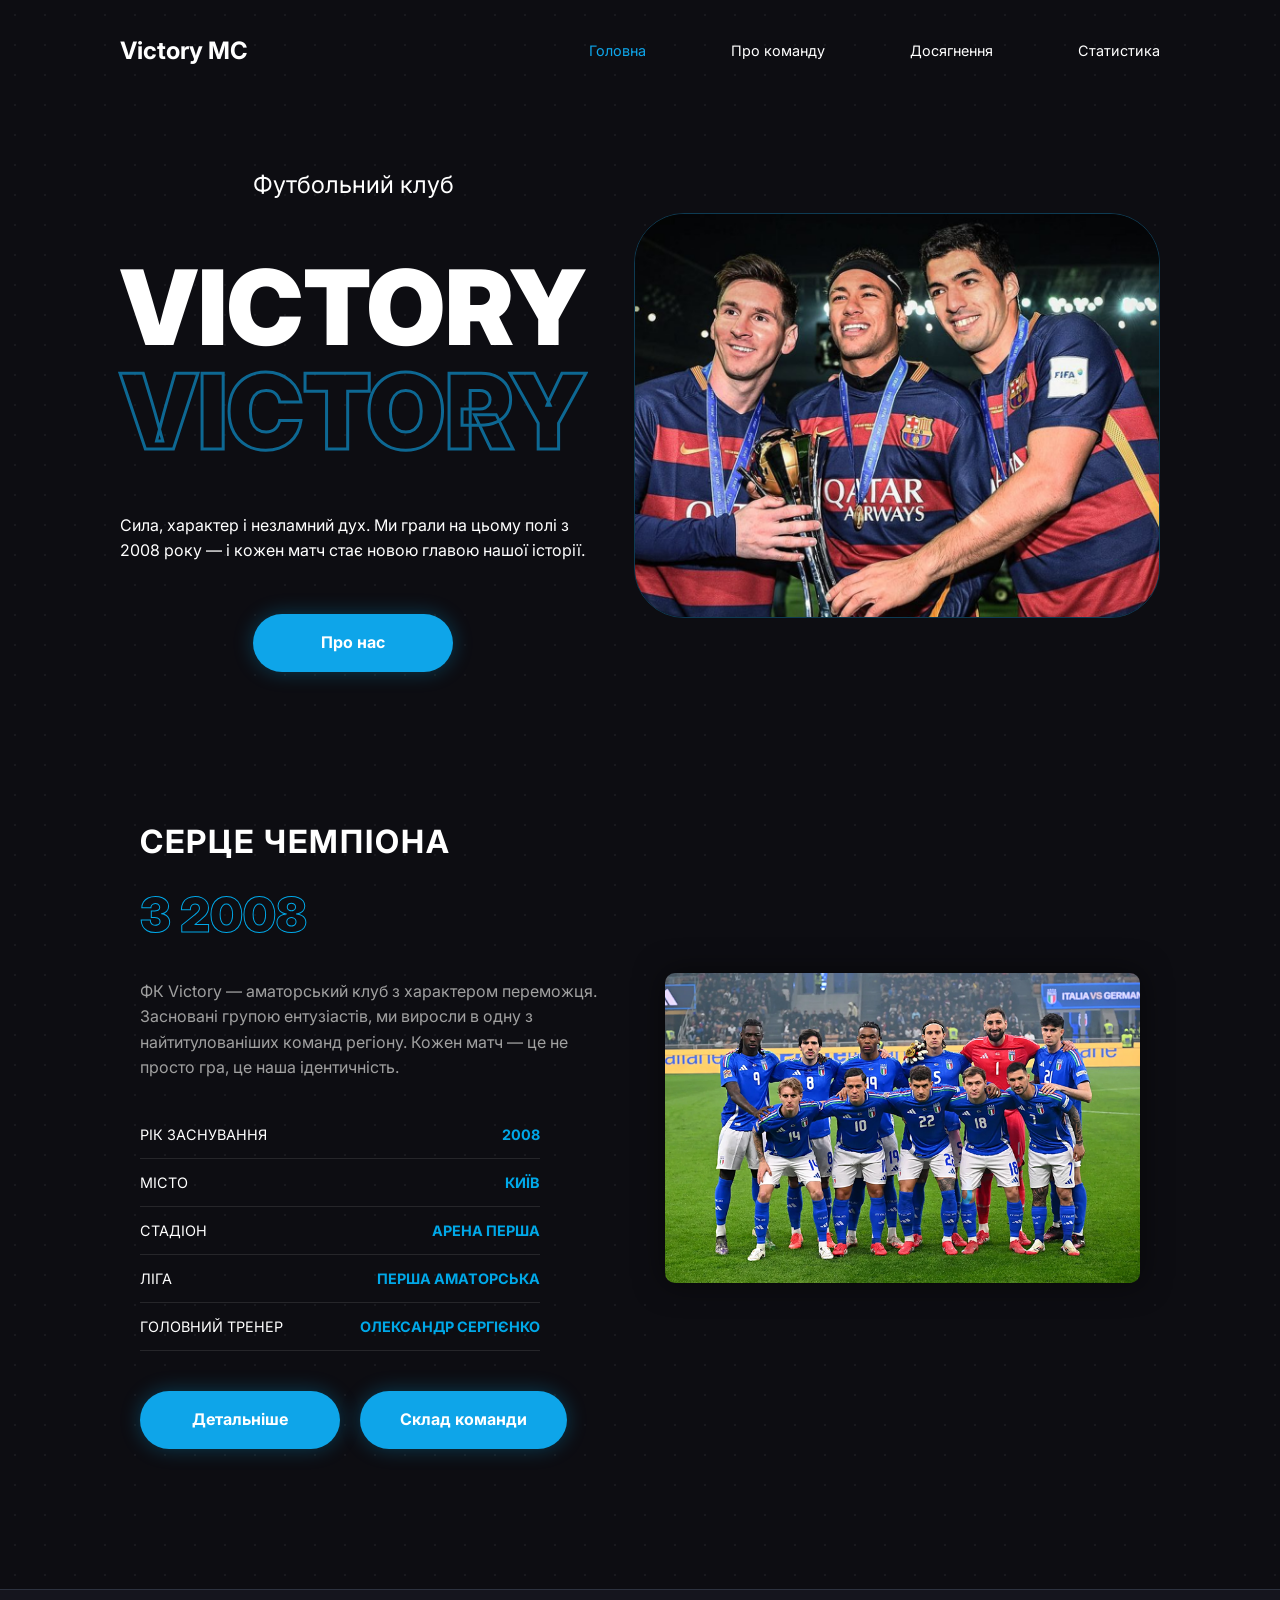
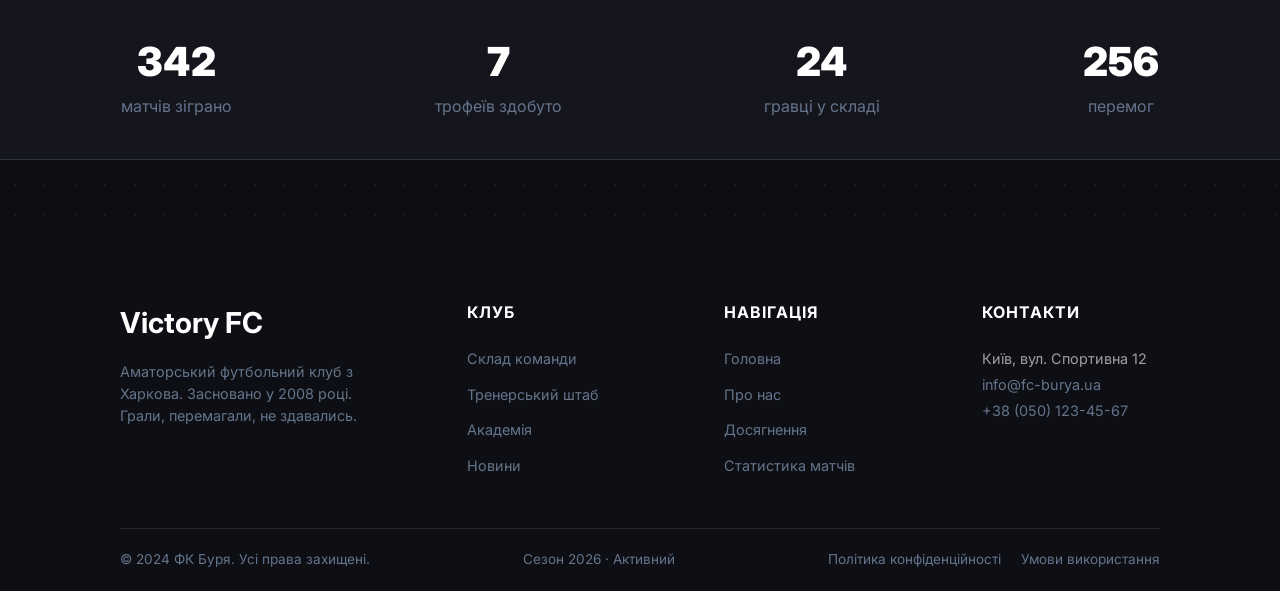
==== index.html @ a38105e2 "first commit" ====
<!doctype html>
<html lang="en">
  <head>
    <meta charset="UTF-8" />
    <meta name="viewport" content="width=device-width, initial-scale=1.0" />
    <link rel="stylesheet" href="styles/common.css" />
    <link rel="stylesheet" href="styles/pages/index.css" />
    <title>Victory - Головна</title>
  </head>
  <body>
    <header>
      <nav class="nav container">
        <a class="logo" href="./index.html">Victory MC</a>
        <ul>
          <li class="active"><a href="">Головна</a></li>
          <li><a href="about.html">Про команду</a></li>
          <li><a href="acihevements.html">Досягнення</a></li>
          <li><a href="">Статистика</a></li>
        </ul>
      </nav>
    </header>

    <main class="container">
      <section class="hero">
        <div class="hero-content">
          <h1>Футбольний клуб</h1>
          <div class="brand-group">
            <div class="brand-solid">Victory</div>
            <div class="brand-outline">Victory</div>
          </div>
          <p class="description">
            Сила, характер і незламний дух. Ми грали на цьому полі з 2008 року —
            і кожен матч стає новою главою нашої історії.
          </p>
          <a href="about.html" class="btn-primary">Про нас</a>
        </div>
        <div class="hero-img">
          <img src="./assets/hero-section.png" alt="Victory hero section" />
        </div>
      </section>

      <section class="about-section container">
        <div class="about-grid">
          <div class="about-content">
            <h2 class="section-title">Серце чемпіона</h2>
            <div class="highlight-year">З 2008</div>
            <p class="about-description">
              ФК Victory — аматорський клуб з характером переможця. Засновані
              групою ентузіастів, ми виросли в одну з найтитулованіших команд
              регіону. Кожен матч — це не просто гра, це наша ідентичність.
            </p>

            <table class="info-table">
              <tr>
                <td>Рік заснування</td>
                <td class="accent-text">2008</td>
              </tr>
              <tr>
                <td>Місто</td>
                <td class="accent-text">Київ</td>
              </tr>
              <tr>
                <td>Стадіон</td>
                <td class="accent-text">Арена Перша</td>
              </tr>
              <tr>
                <td>Ліга</td>
                <td class="accent-text">Перша аматорська</td>
              </tr>
              <tr>
                <td>Головний тренер</td>
                <td class="accent-text">Олександр Сергієнко</td>
              </tr>
            </table>

            <div class="about-buttons">
              <a href="#" class="btn-primary">Детальніше</a>
              <a href="#" class="btn-primary">Склад команди</a>
            </div>
          </div>

          <div class="about-image">
            <img
              src="assets/team-photo.png"
              alt="Команда Victory FC на полі"
              class="img-responsive"
            />
          </div>
        </div>
      </section>

      <section class="stats-bar">
        <div class="stat-item">
          <h3>342</h3>
          <p>матчів зіграно</p>
        </div>
        <div class="stat-item">
          <h3>7</h3>
          <p>трофеїв здобуто</p>
        </div>
        <div class="stat-item">
          <h3>24</h3>
          <p>гравці у складі</p>
        </div>
        <div class="stat-item">
          <h3>256</h3>
          <p>перемог</p>
        </div>
      </section>
    </main>

    <footer class="footer">
      <div class="container">
        <div class="footer-top">
          <div class="footer-brand">
            <h2 class="footer-logo">Victory FC</h2>
            <p class="footer-text">
              Аматорський футбольний клуб з Харкова. Засновано у 2008 році.
              Грали, перемагали, не здавались.
            </p>
          </div>

          <div class="footer-group">
            <h3>Клуб</h3>
            <ul>
              <li><a href="#">Склад команди</a></li>
              <li><a href="#">Тренерський штаб</a></li>
              <li><a href="#">Академія</a></li>
              <li><a href="#">Новини</a></li>
            </ul>
          </div>

          <div class="footer-group">
            <h3>Навігація</h3>
            <ul>
              <li><a href="index.html">Головна</a></li>
              <li><a href="about.html">Про нас</a></li>
              <li><a href="achievements.html">Досягнення</a></li>
              <li><a href="stats.html">Статистика матчів</a></li>
            </ul>
          </div>

          <div class="footer-group">
            <h3>Контакти</h3>
            <address class="footer-address">
              Київ, вул. Спортивна 12<br />
              <a href="mailto:info@fc-burya.ua">info@fc-burya.ua</a><br />
              <a href="tel:+380501234567">+38 (050) 123-45-67</a>
            </address>
          </div>
        </div>

        <div class="footer-bottom">
          <p>&copy; 2024 ФК Буря. Усі права захищені.</p>
          <p>Сезон 2026 · Активний</p>
          <div class="footer-legal">
            <a href="#">Політика конфіденційності</a>
            <a href="#">Умови використання</a>
          </div>
        </div>
      </div>
    </footer>
  </body>
</html>
---- styles/common.css ----
@import url("https://fonts.googleapis.com/css2?family=Inter:ital,opsz,wght@0,14..32,100..900;1,14..32,100..900&display=swap");

*,
*::after,
*::before {
  margin: 0;
  padding: 0;
  box-sizing: border-box;

  list-style: none;
  text-decoration: none;
}

:root {
  --bg-main: #0d0d12;
  --bg-secondary: #15151e;
  --accent-main: #0ea5e9;
  --accent-secondary: #cbd5e1;
  --text-main: #ffffff;
  --text-secondary: #64748b;
  --text-gold: #f0b429;

  --transition: all 0.3s ease;
}

body {
  font-family: "Inter", sans-serif;
  background-color: var(--bg-main);
  line-height: 1.6;
  color: var(--text-main);

  background-image: radial-gradient(
    rgba(255, 255, 255, 0.05) 1px,
    transparent 1px
  );
  background-size: 30px 30px;

  display: flex;
  flex-direction: column;
  min-height: 100vh;
  margin: 0;
  overflow-x: hidden;
}

.container {
  margin: 0 auto;
  padding: 0 120px;
}

header {
  padding: 2rem 0;
}

nav {
  display: flex;
  justify-content: space-between;
  align-items: center;
}

nav ul {
  display: flex;
  gap: 85px;
}

nav a {
  color: inherit;
  font-size: 0.9rem;
  transition: var(--transition);
}

nav ul a:hover,
.active {
  color: var(--accent-main);
}

nav .logo:hover {
  color: transparent;
  -webkit-text-stroke: 1px var(--accent-main);
  opacity: 0.6;
}

.logo {
  font-size: 1.5rem;
  font-weight: bold;
}

main {
  flex-grow: 1;
  display: flex;
  flex-direction: column;
  justify-content: center;
}

.footer {
  background-color: #0d0f14;
  color: #ffffff;
  padding: 60px 0 20px;
  margin-top: auto;
}

.footer-top {
  display: grid;
  grid-template-columns: 1fr;
  gap: 40px;
  padding-bottom: 40px;
  border-bottom: 1px solid rgba(255, 255, 255, 0.1);
}

.footer-logo {
  font-size: 1.8rem;
  margin-bottom: 15px;
}

.footer-text {
  color: var(--text-secondary);
  max-width: 300px;
  font-size: 0.9rem;
  line-height: 1.5;
}

.footer-group h3 {
  font-size: 1rem;
  margin-bottom: 20px;
  text-transform: uppercase;
  letter-spacing: 1px;
}

.footer-group ul {
  list-style: none;
  padding: 0;
}

.footer-group ul li {
  margin-bottom: 10px;
}

.footer-group a,
.footer-address a {
  color: var(--text-secondary);
  text-decoration: none;
  font-size: 0.9rem;
  transition: color 0.3s;
}

.footer-group a:hover {
  color: #00a8e8;
}

.footer-address {
  font-style: normal;
  color: #a0a0a0;
  font-size: 0.9rem;
  line-height: 1.8;
}

.footer-bottom {
  display: flex;
  flex-direction: column;
  gap: 15px;
  padding-top: 20px;
  color: var(--text-secondary);
  font-size: 0.85rem;
}

.footer-legal {
  display: flex;
  gap: 20px;
}

.footer-legal a {
  color: var(--text-secondary);
  text-decoration: none;
}

@media (min-width: 992px) {
  .footer-top {
    grid-template-columns: 1.5fr 1fr 1fr 1fr;
  }

  .footer-bottom {
    flex-direction: row;
    justify-content: space-between;
  }
}

@media (min-width: 1200px) {
  .footer-top {
    gap: 80px;
  }
}
---- styles/pages/index.css ----
.hero {
  display: grid;
  grid-template-columns: 1fr;
  gap: 3rem;
  align-items: center;
  padding: 4rem 0;
}

h1 {
  font-weight: 400;
  font-style: 2rem;
}

.hero-content {
  display: flex;
  flex-direction: column;
  justify-content: center;
  align-items: flex-start;
  max-width: 500px;
  z-index: 2;
  gap: 50px;
  align-items: center;
}

.brand-group {
  font-style: 5rem;
  font-weight: 900;
  line-height: 1;
  text-transform: uppercase;
}

.brand-outline {
  color: transparent;
  -webkit-text-stroke: 3px var(--accent-main);
  opacity: 0.6;
}

.description {
  color: var(--text-main);
}

.btn-primary {
  display: inline-block;
  background-color: var(--accent-main);
  color: white;
  padding: 1rem 2.5rem;
  border-radius: 50px;
  text-decoration: none;
  font-weight: bold;
  box-shadow: 0 0 20px rgba(0, 168, 232, 0.3);
  border: none;
  cursor: pointer;
  min-width: 200px;
  text-align: center;
  transition: var(--transition);
}

.btn-primary:hover {
  background-color: #064461;
}

.hero-img img {
  width: 100%;
  border-radius: 50px;
  border: 1px solid rgba(14, 165, 233, 0.3);
}

@media (min-width: 992px) {
  .hero {
    grid-template-columns: 1fr 1.2fr;
  }
}

@media (min-width: 1200px) {
  .brand-group {
    font-size: 6.5rem;
  }
}

.about-section {
  padding: 80px 20px;
}

.about-grid {
  display: grid;
  grid-template-columns: 1fr; /* Мобільна версія */
  gap: 50px;
  align-items: center;
  margin-bottom: 60px;
}

/* Заголовки та текст */
.section-title {
  text-transform: uppercase;
  font-size: 2rem;
  letter-spacing: 2px;
  margin-bottom: 10px;
}

.highlight-year {
  font-size: 3rem;
  font-weight: 900;
  color: transparent;
  -webkit-text-stroke: 1px #00a8e8;
  margin-bottom: 25px;
}

.about-description {
  color: #a0a0a0;
  line-height: 1.6;
  margin-bottom: 30px;
  max-width: 500px;
}

/* Стилізація таблиці */
.info-table {
  width: 100%;
  max-width: 400px;
  border-collapse: collapse;
  margin-bottom: 40px;
}

.info-table td {
  padding: 12px 0;
  border-bottom: 1px solid rgba(255, 255, 255, 0.1);
  font-size: 0.9rem;
  text-transform: uppercase;
}

.accent-text {
  text-align: right;
  color: #00a8e8;
  font-weight: bold;
}

/* Кнопки */
.about-buttons {
  display: flex;
  gap: 20px;
}

.btn-outline {
  padding: 12px 30px;
  border: 2px solid #00a8e8;
  color: #fff;
  text-decoration: none;
  border-radius: 50px;
  font-weight: bold;
  transition: 0.3s;
}

.btn-outline:hover {
  background-color: #00a8e8;
}

/* Зображення */
.img-responsive {
  width: 100%;
  border-radius: 10px;
  box-shadow: 0 0 30px rgba(0, 0, 0, 0.5);
}

.stats-bar {
  width: 100vw; /* Розтягуємо на всю ширину в'юпорту */
  position: relative;
  left: 50%;
  right: 50%;
  margin-left: -50vw;
  margin-right: -50vw;
  display: flex;
  flex-wrap: wrap;
  justify-content: space-around;
  background-color: var(--bg-secondary);
  padding: 40px 20px;
  text-align: center;
  border-top: 1px solid rgba(100, 116, 139, 0.3);
  border-bottom: 1px solid rgba(100, 116, 139, 0.3);

  margin-bottom: 80px;
}

.stat-item h3 {
  font-size: 2.5rem;
  margin: 0;
  font-weight: 900;
}

.stat-item p {
  color: var(--text-secondary);
}

@media (min-width: 992px) {
  .about-grid {
    grid-template-columns: 1fr 1fr; /* Дві колонки */
  }
}
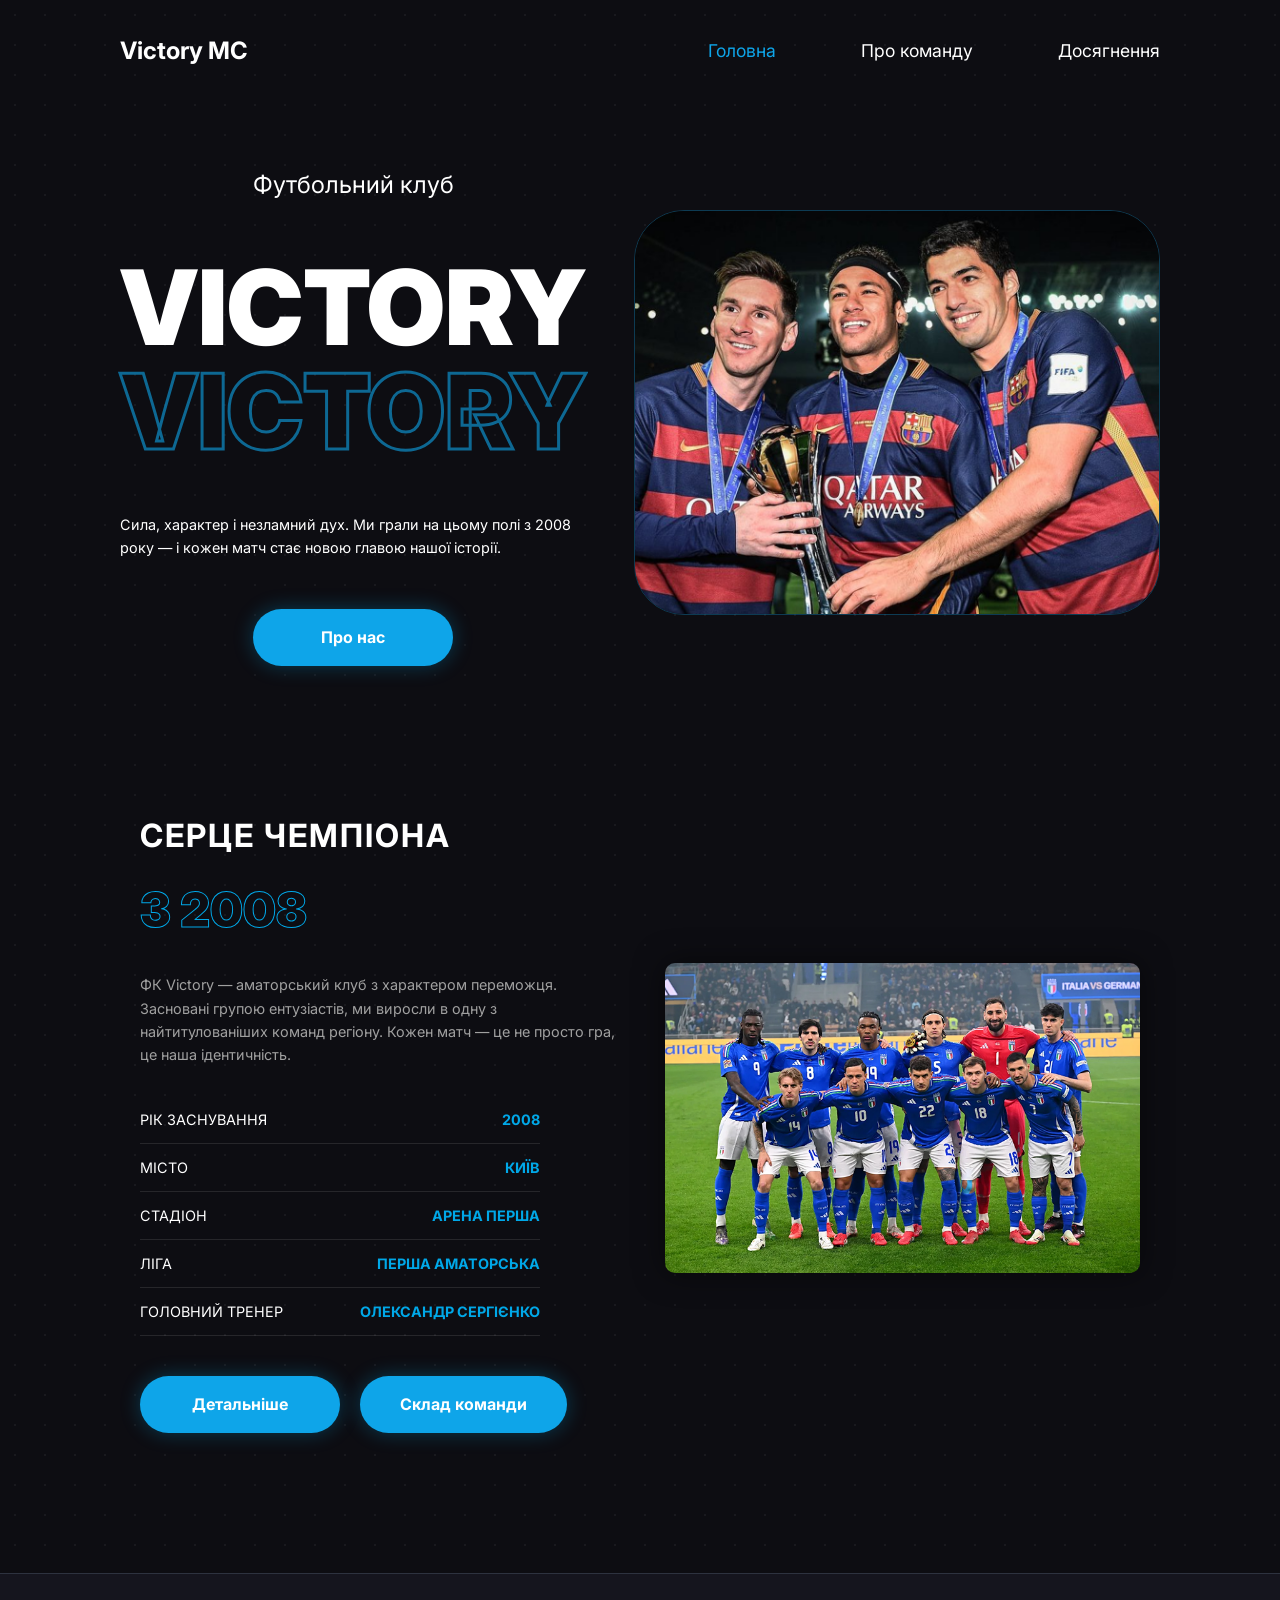
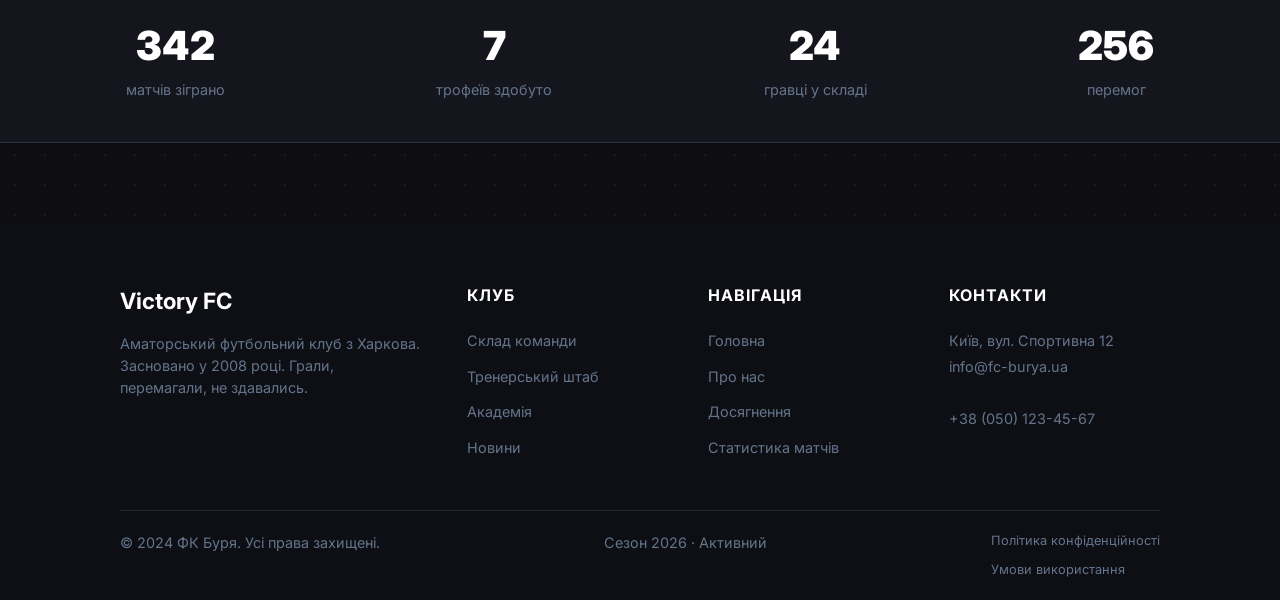
==== commit 27f16e40: "add mobile styles" ====
--- a/index.html
+++ b/index.html
@@ -1,21 +1,25 @@
 <!doctype html>
-<html lang="en">
+<html lang="uk">
   <head>
     <meta charset="UTF-8" />
     <meta name="viewport" content="width=device-width, initial-scale=1.0" />
     <link rel="stylesheet" href="styles/common.css" />
     <link rel="stylesheet" href="styles/pages/index.css" />
+    <link rel="icon" type="image/svg+xml" href="./assets/favicon.svg" />
     <title>Victory - Головна</title>
+    <script src="scripts/common.js" defer></script>
   </head>
   <body>
     <header>
       <nav class="nav container">
         <a class="logo" href="./index.html">Victory MC</a>
-        <ul>
+        <button class="burger" id="burger" aria-label="Меню">
+          <span></span><span></span><span></span>
+        </button>
+        <ul id="nav-menu">
           <li class="active"><a href="">Головна</a></li>
           <li><a href="about.html">Про команду</a></li>
           <li><a href="acihevements.html">Досягнення</a></li>
-          <li><a href="">Статистика</a></li>
         </ul>
       </nav>
     </header>
@@ -143,7 +147,7 @@
           <div class="footer-group">
             <h3>Контакти</h3>
             <address class="footer-address">
-              Київ, вул. Спортивна 12<br />
+              <p>Київ, вул. Спортивна 12</p>
               <a href="mailto:info@fc-burya.ua">info@fc-burya.ua</a><br />
               <a href="tel:+380501234567">+38 (050) 123-45-67</a>
             </address>
--- a/styles/common.css
+++ b/styles/common.css
@@ -64,7 +64,7 @@
 
 nav a {
   color: inherit;
-  font-size: 0.9rem;
+  font-size: 1.1rem;
   transition: var(--transition);
 }
 
@@ -135,7 +135,8 @@
 }
 
 .footer-group a,
-.footer-address a {
+.footer-address a,
+p {
   color: var(--text-secondary);
   text-decoration: none;
   font-size: 0.9rem;
@@ -151,6 +152,8 @@
   color: #a0a0a0;
   font-size: 0.9rem;
   line-height: 1.8;
+  display: flex;
+  flex-direction: column;
 }
 
 .footer-bottom {
@@ -188,3 +191,83 @@
     gap: 80px;
   }
 }
+
+body.no-scroll {
+  overflow: hidden;
+}
+
+@media (max-width: 575px) {
+  .container {
+    padding: 0 16px;
+  }
+
+  .burger {
+    display: flex;
+    flex-direction: column;
+    gap: 5px;
+    cursor: pointer;
+    background: none;
+    border: none;
+    padding: 8px;
+    z-index: 100;
+  }
+
+  .burger span {
+    display: block;
+    width: 24px;
+    height: 2px;
+    background-color: var(--text-main);
+    transition: var(--transition);
+  }
+
+  nav ul {
+    display: none;
+    position: fixed;
+    top: 0;
+    left: 0;
+    width: 100%;
+    height: 100vh;
+    background-color: var(--bg-secondary);
+    flex-direction: column;
+    align-items: center;
+    justify-content: center;
+    gap: 40px;
+    z-index: 99;
+  }
+
+  nav ul.open {
+    display: flex;
+  }
+
+  nav ul a {
+    font-size: 1.4rem;
+  }
+
+  .footer {
+    padding: 30px 0 20px;
+  }
+}
+
+@media (min-width: 576px) {
+  .burger {
+    display: none;
+  }
+
+  .footer-top {
+    gap: 30px;
+  }
+
+  .footer-logo {
+    font-size: 1.4rem;
+  }
+
+  .footer-bottom {
+    gap: 10px;
+    font-size: 0.8rem;
+  }
+
+  .footer-legal {
+    flex-direction: column;
+    gap: 8px;
+  }
+}
--- a/styles/pages/index.css
+++ b/styles/pages/index.css
@@ -194,3 +194,108 @@
     grid-template-columns: 1fr 1fr; /* Дві колонки */
   }
 }
+
+@media (max-width: 575px) {
+  /* Hero */
+  .hero {
+    padding: 2rem 0;
+    gap: 2rem;
+  }
+
+  h1 {
+    font-size: 1.4rem;
+    text-align: center;
+  }
+
+  .hero-content {
+    align-items: center;
+    gap: 24px;
+    max-width: 100%;
+    text-align: center;
+  }
+
+  .brand-group {
+    font-size: 3.5rem;
+  }
+
+  .description {
+    font-size: 0.9rem;
+  }
+
+  .btn-primary {
+    min-width: 160px;
+    padding: 0.85rem 1.5rem;
+    font-size: 0.9rem;
+  }
+
+  .hero-img img {
+    border-radius: 20px;
+  }
+
+  /* About */
+  .about-section {
+    padding: 40px 0;
+  }
+
+  .section-title {
+    font-size: 1.4rem;
+    text-align: center;
+  }
+
+  .highlight-year {
+    font-size: 2rem;
+    text-align: center;
+  }
+
+  .about-description {
+    font-size: 0.9rem;
+    text-align: center;
+    max-width: 100%;
+  }
+
+  .info-table {
+    max-width: 100%;
+  }
+
+  .info-table td {
+    font-size: 0.8rem;
+    padding: 10px 0;
+  }
+
+  .about-buttons {
+    flex-direction: column;
+    align-items: center;
+    gap: 12px;
+    width: 100%;
+  }
+
+  .about-buttons .btn-primary {
+    width: 100%;
+    max-width: 280px;
+  }
+
+  /* Stats */
+  .stats-bar {
+    gap: 20px;
+    padding: 30px 16px;
+    margin-bottom: 40px;
+    flex-wrap: wrap;
+  }
+
+  .stat-item {
+    flex: 1 1 calc(50% - 20px);
+    min-width: 120px;
+  }
+
+  .stat-item h3 {
+    font-size: 1.8rem;
+  }
+
+  .stat-item p {
+    font-size: 0.8rem;
+  }
+
+  .footer {
+    padding-top: 20px;
+  }
+}
